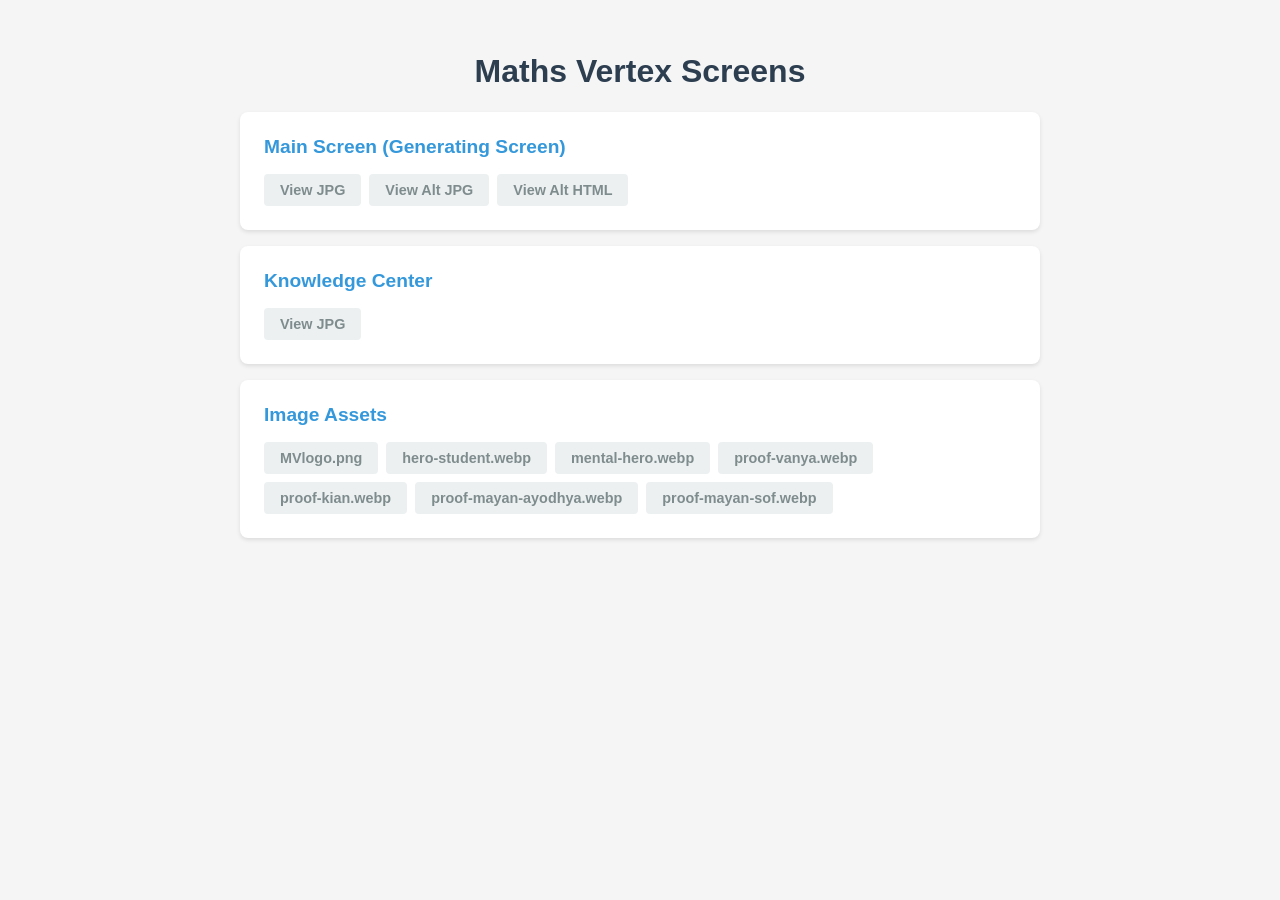
==== index.html @ 3ddebe75 "Add index.html for Vercel routing" ====
<!DOCTYPE html>
<html lang="en">
<head>
    <meta charset="UTF-8">
    <meta name="viewport" content="width=device-width, initial-scale=1.0">
    <title>Maths Vertex Screens</title>
    <style>
        body {
            font-family: -apple-system, BlinkMacSystemFont, "Segoe UI", Roboto, Helvetica, Arial, sans-serif;
            background-color: #f5f5f5;
            color: #333;
            max-width: 800px;
            margin: 0 auto;
            padding: 2rem;
        }
        h1 {
            color: #2c3e50;
            text-align: center;
        }
        ul {
            list-style: none;
            padding: 0;
            display: grid;
            gap: 1rem;
        }
        li {
            background: white;
            padding: 1.5rem;
            border-radius: 8px;
            box-shadow: 0 2px 4px rgba(0,0,0,0.1);
        }
        a {
            text-decoration: none;
            color: #3498db;
            font-size: 1.2rem;
            font-weight: bold;
        }
        a:hover {
            text-decoration: underline;
        }
        .images {
            margin-top: 1rem;
            display: flex;
            flex-wrap: wrap;
            gap: 0.5rem;
        }
        .images a {
            font-size: 0.9rem;
            color: #7f8c8d;
            background: #ecf0f1;
            padding: 0.5rem 1rem;
            border-radius: 4px;
        }
    </style>
</head>
<body>
    <h1>Maths Vertex Screens</h1>
    <ul>
        <li>
            <a href="generating_screen.html">Main Screen (Generating Screen)</a>
            <div class="images">
                <a href="generating_screen.jpg">View JPG</a>
                <a href="screen_screenshot.jpg">View Alt JPG</a>
                <a href="screen_code.html">View Alt HTML</a>
            </div>
        </li>
        <li>
            <a href="knowledge_center.html">Knowledge Center</a>
            <div class="images">
                <a href="knowledge_center.jpg">View JPG</a>
            </div>
        </li>
        <li>
            <a href="#">Image Assets</a>
            <div class="images">
                <a href="MVlogo.png">MVlogo.png</a>
                <a href="hero-student.webp">hero-student.webp</a>
                <a href="mental-hero.webp">mental-hero.webp</a>
                <a href="proof-vanya.webp">proof-vanya.webp</a>
                <a href="proof-kian.webp">proof-kian.webp</a>
                <a href="proof-mayan-ayodhya.webp">proof-mayan-ayodhya.webp</a>
                <a href="proof-mayan-sof.webp">proof-mayan-sof.webp</a>
            </div>
        </li>
    </ul>
</body>
</html>
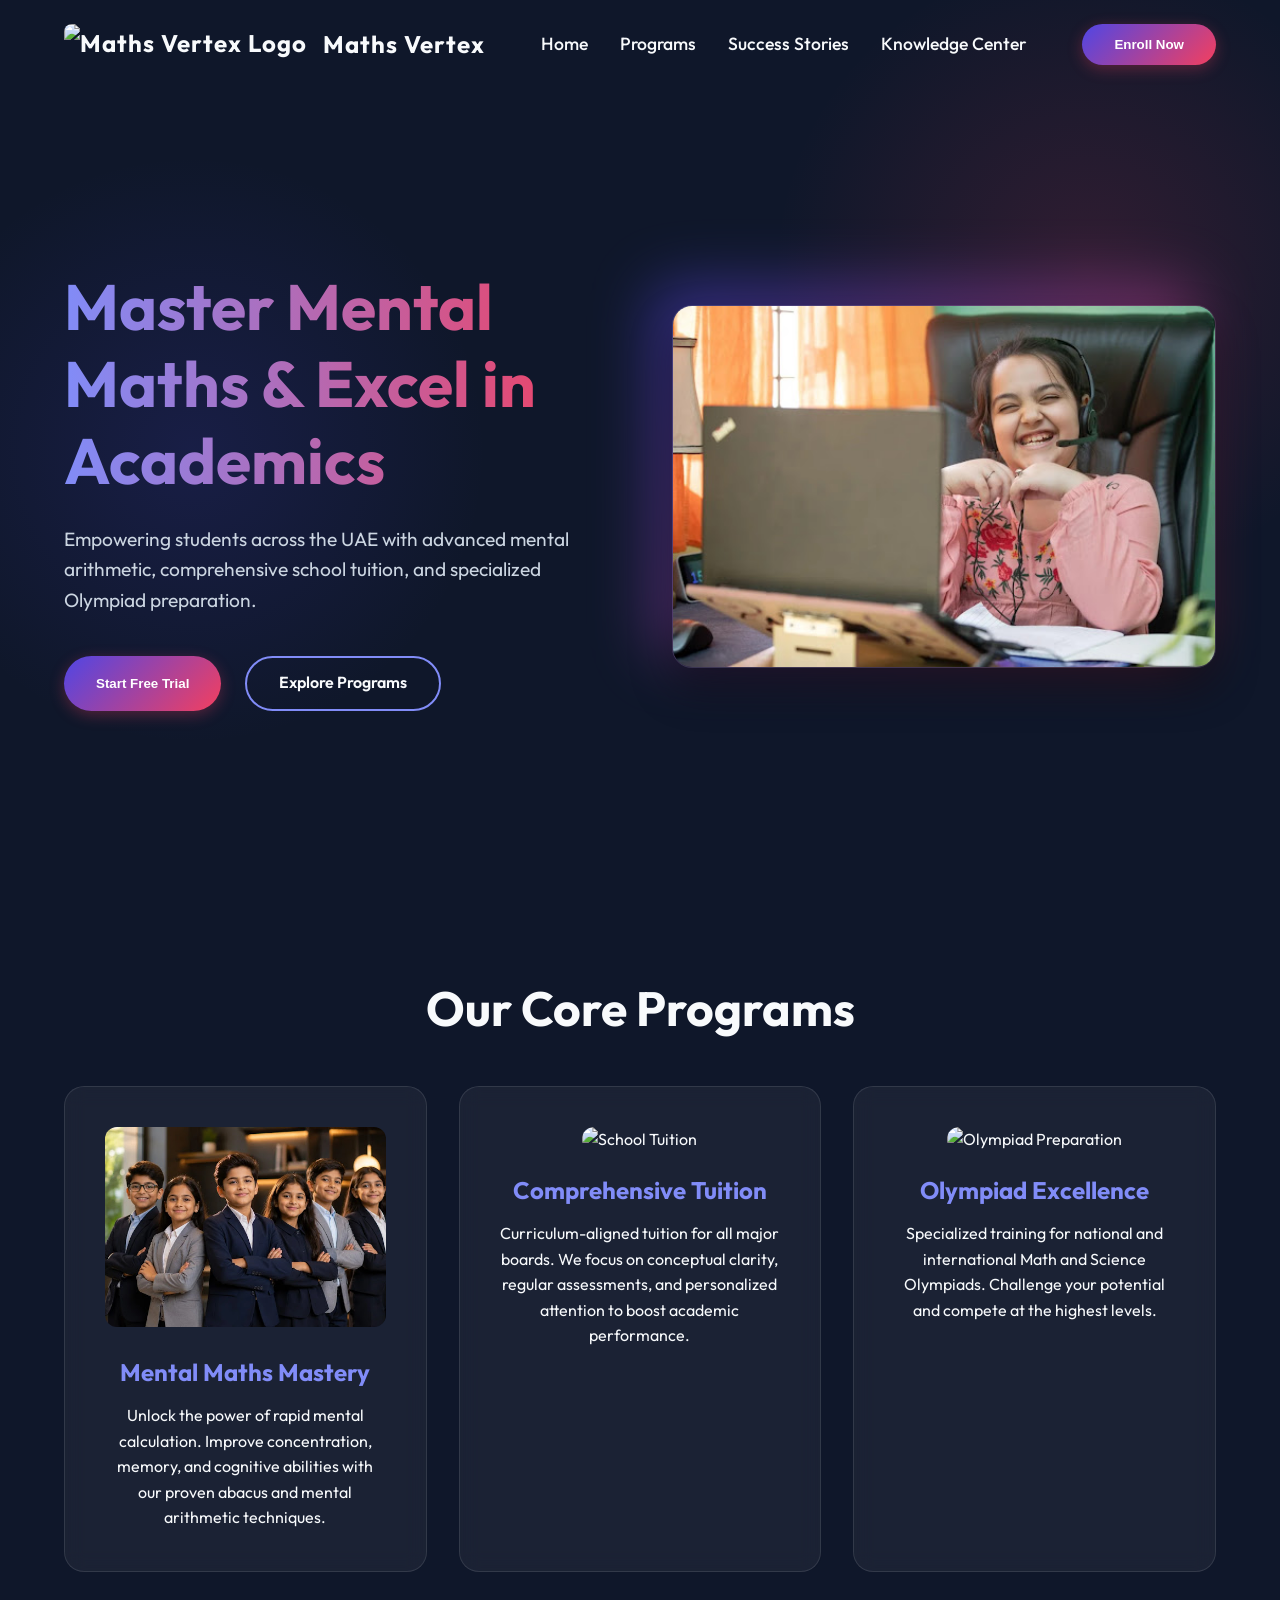
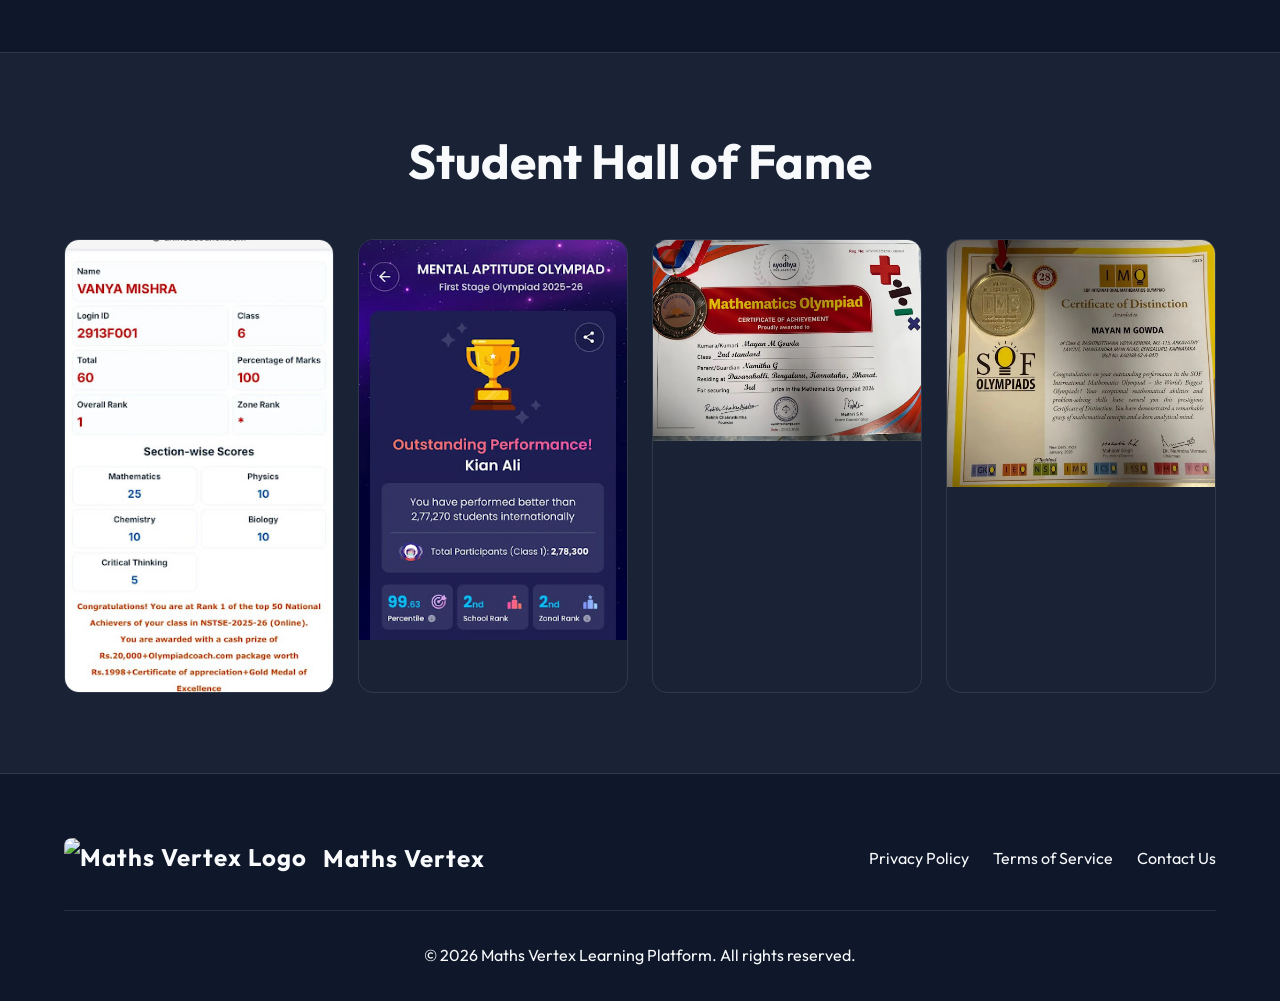
==== commit b486e9f0: "Create rich modern landing page" ====
--- a/index.html
+++ b/index.html
@@ -3,85 +3,120 @@
 <head>
     <meta charset="UTF-8">
     <meta name="viewport" content="width=device-width, initial-scale=1.0">
-    <title>Maths Vertex Screens</title>
-    <style>
-        body {
-            font-family: -apple-system, BlinkMacSystemFont, "Segoe UI", Roboto, Helvetica, Arial, sans-serif;
-            background-color: #f5f5f5;
-            color: #333;
-            max-width: 800px;
-            margin: 0 auto;
-            padding: 2rem;
-        }
-        h1 {
-            color: #2c3e50;
-            text-align: center;
-        }
-        ul {
-            list-style: none;
-            padding: 0;
-            display: grid;
-            gap: 1rem;
-        }
-        li {
-            background: white;
-            padding: 1.5rem;
-            border-radius: 8px;
-            box-shadow: 0 2px 4px rgba(0,0,0,0.1);
-        }
-        a {
-            text-decoration: none;
-            color: #3498db;
-            font-size: 1.2rem;
-            font-weight: bold;
-        }
-        a:hover {
-            text-decoration: underline;
-        }
-        .images {
-            margin-top: 1rem;
-            display: flex;
-            flex-wrap: wrap;
-            gap: 0.5rem;
-        }
-        .images a {
-            font-size: 0.9rem;
-            color: #7f8c8d;
-            background: #ecf0f1;
-            padding: 0.5rem 1rem;
-            border-radius: 4px;
-        }
-    </style>
+    <meta name="description" content="Maths Vertex - Empowering students with advanced mental math skills, Olympiad guides, and comprehensive school tuition in the UAE.">
+    <title>Maths Vertex | Best Mental Maths & School Tuition in UAE</title>
+    <link rel="preconnect" href="https://fonts.googleapis.com">
+    <link rel="preconnect" href="https://fonts.gstatic.com" crossorigin>
+    <link href="https://fonts.googleapis.com/css2?family=Outfit:wght@300;400;500;600;700;800&display=swap" rel="stylesheet">
+    <link rel="stylesheet" href="index.css">
 </head>
 <body>
-    <h1>Maths Vertex Screens</h1>
-    <ul>
-        <li>
-            <a href="generating_screen.html">Main Screen (Generating Screen)</a>
-            <div class="images">
-                <a href="generating_screen.jpg">View JPG</a>
-                <a href="screen_screenshot.jpg">View Alt JPG</a>
-                <a href="screen_code.html">View Alt HTML</a>
+
+    <!-- Header -->
+    <header id="header">
+        <a href="#" class="logo">
+            <img src="MVlogo.png" alt="Maths Vertex Logo">
+            Maths Vertex
+        </a>
+        <nav>
+            <ul>
+                <li><a href="#home">Home</a></li>
+                <li><a href="#programs">Programs</a></li>
+                <li><a href="#success">Success Stories</a></li>
+                <li><a href="knowledge_center.html">Knowledge Center</a></li>
+            </ul>
+        </nav>
+        <button class="cta-btn">Enroll Now</button>
+    </header>
+
+    <!-- Hero Section -->
+    <section id="home" class="hero">
+        <div class="hero-content reveal">
+            <h1>Master Mental Maths & Excel in Academics</h1>
+            <p>Empowering students across the UAE with advanced mental arithmetic, comprehensive school tuition, and specialized Olympiad preparation.</p>
+            <div class="hero-buttons">
+                <button class="cta-btn">Start Free Trial</button>
+                <a href="#programs" class="btn-outline">Explore Programs</a>
             </div>
-        </li>
-        <li>
-            <a href="knowledge_center.html">Knowledge Center</a>
-            <div class="images">
-                <a href="knowledge_center.jpg">View JPG</a>
+        </div>
+        <div class="hero-image reveal">
+            <img src="hero-student.webp" alt="Student excelling in mental maths at Maths Vertex">
+        </div>
+    </section>
+
+    <!-- Programs/Features -->
+    <section id="programs" class="features">
+        <h2 class="reveal">Our Core Programs</h2>
+        <div class="features-grid">
+            <div class="feature-card reveal">
+                <img src="mental-hero.webp" alt="Mental Maths Program">
+                <h3>Mental Maths Mastery</h3>
+                <p>Unlock the power of rapid mental calculation. Improve concentration, memory, and cognitive abilities with our proven abacus and mental arithmetic techniques.</p>
             </div>
-        </li>
-        <li>
-            <a href="#">Image Assets</a>
-            <div class="images">
-                <a href="MVlogo.png">MVlogo.png</a>
-                <a href="hero-student.webp">hero-student.webp</a>
-                <a href="mental-hero.webp">mental-hero.webp</a>
-                <a href="proof-vanya.webp">proof-vanya.webp</a>
-                <a href="proof-kian.webp">proof-kian.webp</a>
-                <a href="proof-mayan-ayodhya.webp">proof-mayan-ayodhya.webp</a>
-                <a href="proof-mayan-sof.webp">proof-mayan-sof.webp</a>
+            <div class="feature-card reveal">
+                <img src="generating_screen.jpg" alt="School Tuition">
+                <h3>Comprehensive Tuition</h3>
+                <p>Curriculum-aligned tuition for all major boards. We focus on conceptual clarity, regular assessments, and personalized attention to boost academic performance.</p>
             </div>
-        </li>
-    </ul>
+            <div class="feature-card reveal">
+                <img src="knowledge_center.jpg" alt="Olympiad Preparation">
+                <h3>Olympiad Excellence</h3>
+                <p>Specialized training for national and international Math and Science Olympiads. Challenge your potential and compete at the highest levels.</p>
+            </div>
+        </div>
+    </section>
+
+    <!-- Success Proofs -->
+    <section id="success" class="proofs">
+        <h2 class="reveal">Student Hall of Fame</h2>
+        <div class="proofs-grid">
+            <div class="proof-card reveal">
+                <img src="proof-vanya.webp" alt="Vanya's Achievement Certificate">
+                <div class="proof-overlay">
+                    <h4>Vanya</h4>
+                    <p>National Champion - Mental Maths</p>
+                </div>
+            </div>
+            <div class="proof-card reveal">
+                <img src="proof-kian.webp" alt="Kian's Excellence Award">
+                <div class="proof-overlay">
+                    <h4>Kian</h4>
+                    <p>Gold Medalist - Science Olympiad</p>
+                </div>
+            </div>
+            <div class="proof-card reveal">
+                <img src="proof-mayan-ayodhya.webp" alt="Mayan's Ayodhya Achievement">
+                <div class="proof-overlay">
+                    <h4>Mayan</h4>
+                    <p>Outstanding Academic Excellence</p>
+                </div>
+            </div>
+            <div class="proof-card reveal">
+                <img src="proof-mayan-sof.webp" alt="Mayan's SOF Certificate">
+                <div class="proof-overlay">
+                    <h4>Mayan</h4>
+                    <p>International Math Olympiad</p>
+                </div>
+            </div>
+        </div>
+    </section>
+
+    <!-- Footer -->
+    <footer>
+        <div class="footer-content">
+            <div class="logo">
+                <img src="MVlogo.png" alt="Maths Vertex Logo">
+                Maths Vertex
+            </div>
+            <div class="footer-links">
+                <a href="#">Privacy Policy</a>
+                <a href="#">Terms of Service</a>
+                <a href="#">Contact Us</a>
+            </div>
+        </div>
+        <p>&copy; 2026 Maths Vertex Learning Platform. All rights reserved.</p>
+    </footer>
+
+    <script src="index.js"></script>
 </body>
 </html>
--- a/index.css
+++ b/index.css
@@ -0,0 +1,383 @@
+:root {
+  --primary-color: #4f46e5;
+  --primary-dark: #3730a3;
+  --primary-light: #818cf8;
+  --secondary-color: #f43f5e;
+  --bg-color: #0f172a;
+  --bg-surface: rgba(30, 41, 59, 0.7);
+  --text-main: #f8fafc;
+  --text-muted: #cbd5e1;
+  --glass-border: rgba(255, 255, 255, 0.1);
+  --glass-bg: rgba(255, 255, 255, 0.05);
+}
+
+* {
+  margin: 0;
+  padding: 0;
+  box-sizing: border-box;
+}
+
+body {
+  font-family: 'Outfit', sans-serif;
+  background-color: var(--bg-color);
+  color: var(--text-main);
+  line-height: 1.6;
+  overflow-x: hidden;
+  background-image: 
+    radial-gradient(circle at 15% 50%, rgba(79, 70, 229, 0.15), transparent 25%),
+    radial-gradient(circle at 85% 30%, rgba(244, 63, 94, 0.15), transparent 25%);
+  background-attachment: fixed;
+}
+
+/* Typography */
+h1, h2, h3 {
+  font-weight: 700;
+  line-height: 1.2;
+}
+
+h1 {
+  font-size: clamp(2.5rem, 5vw, 4.5rem);
+  background: linear-gradient(to right, #818cf8, #f43f5e);
+  -webkit-background-clip: text;
+  -webkit-text-fill-color: transparent;
+  margin-bottom: 1.5rem;
+}
+
+h2 {
+  font-size: clamp(2rem, 4vw, 3rem);
+  text-align: center;
+  margin-bottom: 3rem;
+}
+
+a {
+  text-decoration: none;
+  color: inherit;
+}
+
+/* Header & Navigation */
+header {
+  position: fixed;
+  top: 0;
+  width: 100%;
+  padding: 1.5rem 5%;
+  display: flex;
+  justify-content: space-between;
+  align-items: center;
+  z-index: 1000;
+  transition: all 0.3s ease;
+}
+
+header.scrolled {
+  background: rgba(15, 23, 42, 0.9);
+  backdrop-filter: blur(10px);
+  -webkit-backdrop-filter: blur(10px);
+  border-bottom: 1px solid var(--glass-border);
+  padding: 1rem 5%;
+}
+
+.logo {
+  display: flex;
+  align-items: center;
+  gap: 1rem;
+  font-size: 1.5rem;
+  font-weight: 700;
+  letter-spacing: 1px;
+}
+
+.logo img {
+  height: 40px;
+  width: auto;
+  border-radius: 8px;
+}
+
+nav ul {
+  display: flex;
+  list-style: none;
+  gap: 2rem;
+}
+
+nav a {
+  font-weight: 500;
+  font-size: 1.1rem;
+  transition: color 0.3s ease;
+  position: relative;
+}
+
+nav a::after {
+  content: '';
+  position: absolute;
+  width: 0;
+  height: 2px;
+  bottom: -5px;
+  left: 0;
+  background-color: var(--secondary-color);
+  transition: width 0.3s ease;
+}
+
+nav a:hover {
+  color: var(--secondary-color);
+}
+
+nav a:hover::after {
+  width: 100%;
+}
+
+.cta-btn {
+  background: linear-gradient(135deg, var(--primary-color), var(--secondary-color));
+  color: white;
+  padding: 0.8rem 2rem;
+  border-radius: 50px;
+  font-weight: 600;
+  border: none;
+  cursor: pointer;
+  transition: transform 0.3s ease, box-shadow 0.3s ease;
+  box-shadow: 0 4px 15px rgba(244, 63, 94, 0.3);
+}
+
+.cta-btn:hover {
+  transform: translateY(-2px);
+  box-shadow: 0 6px 20px rgba(244, 63, 94, 0.5);
+}
+
+/* Hero Section */
+.hero {
+  min-height: 100vh;
+  display: flex;
+  align-items: center;
+  padding: 0 5%;
+  padding-top: 80px;
+  gap: 4rem;
+}
+
+.hero-content {
+  flex: 1;
+}
+
+.hero-content p {
+  font-size: 1.2rem;
+  color: var(--text-muted);
+  margin-bottom: 2.5rem;
+  max-width: 600px;
+}
+
+.hero-buttons {
+  display: flex;
+  gap: 1.5rem;
+}
+
+.btn-outline {
+  background: transparent;
+  color: var(--text-main);
+  padding: 0.8rem 2rem;
+  border-radius: 50px;
+  font-weight: 600;
+  border: 2px solid var(--primary-light);
+  cursor: pointer;
+  transition: all 0.3s ease;
+}
+
+.btn-outline:hover {
+  background: var(--primary-light);
+  color: var(--bg-color);
+}
+
+.hero-image {
+  flex: 1;
+  position: relative;
+}
+
+.hero-image img {
+  width: 100%;
+  max-width: 600px;
+  border-radius: 20px;
+  box-shadow: 0 20px 40px rgba(0,0,0,0.4);
+  animation: float 6s ease-in-out infinite;
+  border: 1px solid var(--glass-border);
+}
+
+.hero-image::before {
+  content: '';
+  position: absolute;
+  top: -20px;
+  left: -20px;
+  right: 20px;
+  bottom: 20px;
+  background: linear-gradient(135deg, var(--primary-color), var(--secondary-color));
+  border-radius: 20px;
+  z-index: -1;
+  opacity: 0.5;
+  filter: blur(30px);
+}
+
+@keyframes float {
+  0% { transform: translateY(0px); }
+  50% { transform: translateY(-20px); }
+  100% { transform: translateY(0px); }
+}
+
+/* Features/Courses */
+.features {
+  padding: 5rem 5%;
+}
+
+.features-grid {
+  display: grid;
+  grid-template-columns: repeat(auto-fit, minmax(300px, 1fr));
+  gap: 2rem;
+}
+
+.feature-card {
+  background: var(--glass-bg);
+  backdrop-filter: blur(10px);
+  -webkit-backdrop-filter: blur(10px);
+  border: 1px solid var(--glass-border);
+  border-radius: 20px;
+  padding: 2.5rem;
+  text-align: center;
+  transition: transform 0.3s ease, background 0.3s ease;
+  position: relative;
+  overflow: hidden;
+}
+
+.feature-card::before {
+  content: '';
+  position: absolute;
+  top: 0;
+  left: 0;
+  width: 100%;
+  height: 100%;
+  background: linear-gradient(135deg, rgba(79, 70, 229, 0.2), rgba(244, 63, 94, 0.2));
+  opacity: 0;
+  transition: opacity 0.3s ease;
+  z-index: -1;
+}
+
+.feature-card:hover {
+  transform: translateY(-10px);
+  background: rgba(255, 255, 255, 0.08);
+}
+
+.feature-card:hover::before {
+  opacity: 1;
+}
+
+.feature-card img {
+  width: 100%;
+  height: 200px;
+  object-fit: cover;
+  border-radius: 12px;
+  margin-bottom: 1.5rem;
+}
+
+.feature-card h3 {
+  font-size: 1.5rem;
+  margin-bottom: 1rem;
+  color: var(--primary-light);
+}
+
+/* Success Proofs / Testimonials */
+.proofs {
+  padding: 5rem 5%;
+  background: var(--bg-surface);
+  border-top: 1px solid var(--glass-border);
+  border-bottom: 1px solid var(--glass-border);
+}
+
+.proofs-grid {
+  display: grid;
+  grid-template-columns: repeat(auto-fit, minmax(250px, 1fr));
+  gap: 1.5rem;
+}
+
+.proof-card {
+  position: relative;
+  border-radius: 15px;
+  overflow: hidden;
+  cursor: pointer;
+  border: 1px solid var(--glass-border);
+}
+
+.proof-card img {
+  width: 100%;
+  height: auto;
+  display: block;
+  transition: transform 0.5s ease;
+}
+
+.proof-card:hover img {
+  transform: scale(1.05);
+}
+
+.proof-overlay {
+  position: absolute;
+  bottom: 0;
+  left: 0;
+  right: 0;
+  background: linear-gradient(to top, rgba(0,0,0,0.9), transparent);
+  padding: 2rem 1rem 1rem;
+  transform: translateY(100%);
+  transition: transform 0.3s ease;
+}
+
+.proof-card:hover .proof-overlay {
+  transform: translateY(0);
+}
+
+/* Footer */
+footer {
+  padding: 4rem 5% 2rem;
+  text-align: center;
+}
+
+.footer-content {
+  display: flex;
+  justify-content: space-between;
+  align-items: center;
+  flex-wrap: wrap;
+  gap: 2rem;
+  margin-bottom: 2rem;
+  border-bottom: 1px solid var(--glass-border);
+  padding-bottom: 2rem;
+}
+
+.footer-links {
+  display: flex;
+  gap: 1.5rem;
+}
+
+.footer-links a:hover {
+  color: var(--primary-light);
+}
+
+/* Utility Animations */
+.reveal {
+  opacity: 0;
+  transform: translateY(30px);
+  transition: all 0.8s ease-out;
+}
+
+.reveal.active {
+  opacity: 1;
+  transform: translateY(0);
+}
+
+/* Responsive */
+@media (max-width: 968px) {
+  .hero {
+    flex-direction: column;
+    text-align: center;
+    padding-top: 120px;
+  }
+  
+  .hero-content p {
+    margin: 0 auto 2.5rem;
+  }
+  
+  .hero-buttons {
+    justify-content: center;
+  }
+  
+  nav ul {
+    display: none; /* simple mobile nav hide for now */
+  }
+}
